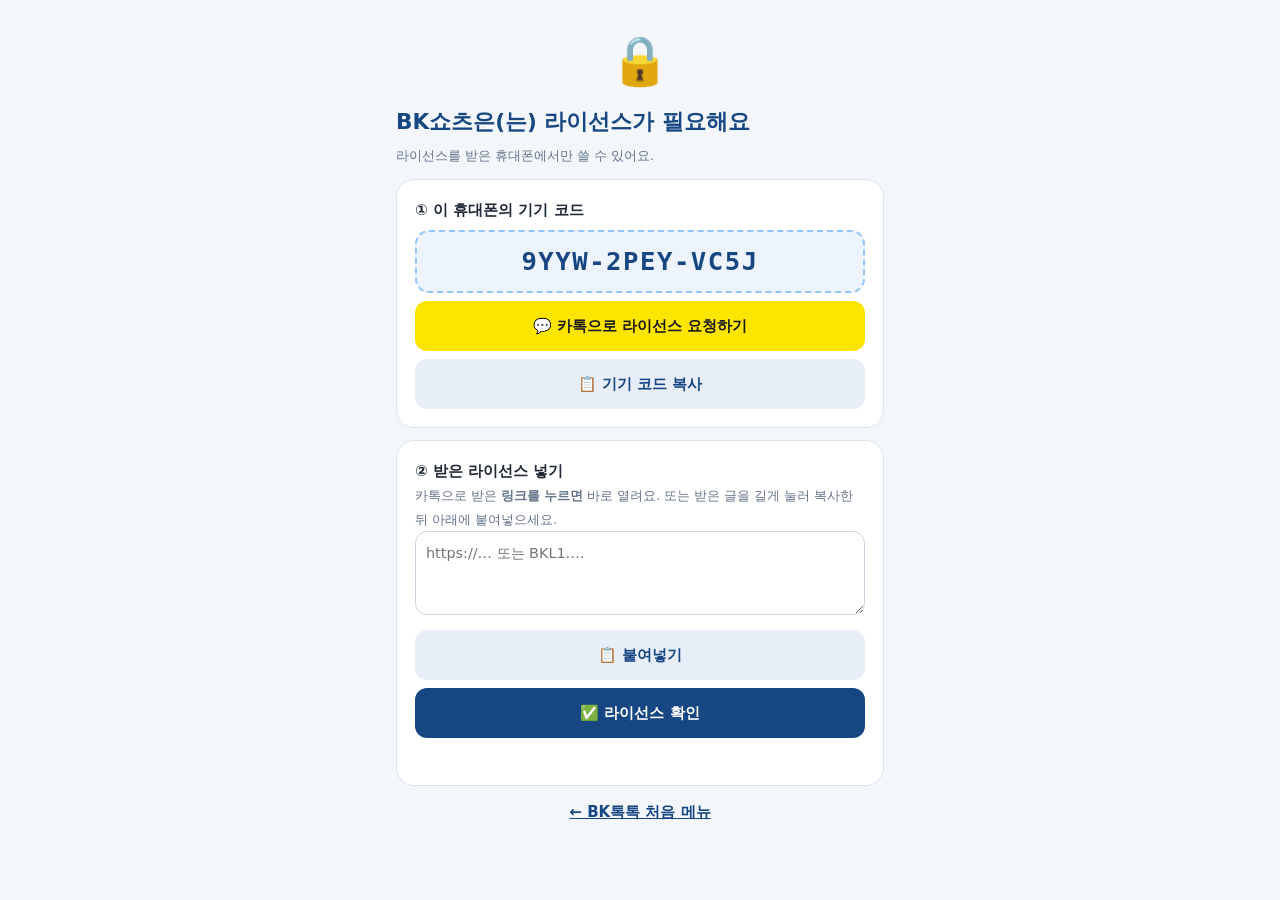
==== edit.html @ 43ad0860 "Add files via upload" ====
<!doctype html>
<html lang="ko">
<head>
<meta charset="utf-8">
<meta name="viewport" content="width=device-width, initial-scale=1, viewport-fit=cover">
<meta name="theme-color" content="#f6f3fc">
<title>BK쇼츠 영상 편집</title>
<link rel="manifest" href="manifest.webmanifest">
<link rel="icon" href="icon-192.png" type="image/png">
<link rel="apple-touch-icon" href="apple-touch-icon.png">
<link rel="preconnect" href="https://fonts.googleapis.com">
<link rel="preconnect" href="https://fonts.gstatic.com" crossorigin>
<link rel="stylesheet" href="https://fonts.googleapis.com/css2?family=Noto+Sans+KR:wght@400;500;700;800&display=swap">
<link rel="stylesheet" href="edit.css">
</head>
<body>
<script>window.BK_PROG="shorts";</script><script src="license.js"></script>
<div class="app">
  <header class="top">
    <div class="brand"><h1>🎬 영상 편집</h1><em class="adm">🛠 관리자 미리보기</em></div>
    <div class="top-act"><a class="bk-home" href="./">← BK쇼츠</a></div>
  </header>

  <!-- ── 시작 화면 ── -->
  <section id="start">
    <div class="resume" id="resume" hidden>
      <div><b>📂 이어서 하기</b><span id="resumeInfo"></span></div>
      <div class="two"><button type="button" id="resumeBtn" class="pri">▶ 이어서 하기</button><button type="button" id="resumeDel" class="sec">지우기</button></div>
    </div>
    <h2>① 무슨 영상을 만들까요?</h2>
    <div class="pgrid" id="pGrid"></div>
    <h2>② 화면 모양</h2>
    <div class="chips" id="rChips"></div>
    <h2>③ 사진 · 동영상 고르기</h2>
    <label class="bigpick"><input type="file" id="fStart" accept="image/*,video/*" multiple hidden><span>📷 사진 · 🎞 동영상 고르기</span><small>여러 개를 한꺼번에 골라요 · 나중에 더 넣을 수 있어요</small></label>
    <label class="bigpick" style="margin-top:10px;background:#fff;color:#6d28d9;border:2px solid #c4b5fd;box-shadow:none;padding:16px 12px"><input type="file" id="fStart2" multiple hidden><span style="font-size:1.1rem">📁 내 파일 · 다운로드에서 고르기</span><small style="color:#7c6aa8">다운받은 사진이 위 사진 고르기 화면에 안 보이면 여기서 골라요 (「다운로드」 폴더)</small></label>
    <ul class="howto">
      <li>✂️ <b>자르기 · 나누기 · 순서 · 속도</b> — 필요한 부분만 남겨요</li>
      <li>💬 <b>자막 13가지</b> (예능 · 말풍선 · 뉴스 띠 · 손글씨 · 추억 명조 …) · 😀 스티커 · 가격표 · 할인 배지</li>
      <li>✨ 효과 (줌인 · 흔들림 · 하트 · 꽃가루 · 옛날 필름) · 🔔 효과음 12가지 · 🎵 음악 · 🎤 내 목소리</li>
      <li>🤖 <b>AI가 장면을 보고</b> 어디를 몇 초 쓸지 · 자막 · 멘트를 정해 줘요</li>
      <li>🏪 가게 정보 → 엔딩에 주소 · 전화 · QR · 📝 블로그용 대표 이미지 · 자막 파일 · 글 요청서</li>
      <li>💾 세로 · 가로 · 정사각 MP4로 한 번에 만들기 — 사진 · 영상은 휴대폰 밖으로 나가지 않아요</li>
    </ul>
  </section>

  <!-- ── 편집 화면 ── -->
  <section id="editor" hidden>
    <div class="stage">
      <div class="screen" id="screen"><canvas id="cv" width="540" height="960"></canvas><div class="busy" id="busy" hidden><span class="spin"></span><span id="busyT"></span></div></div>
      <div class="transport">
        <button type="button" id="playBtn" class="round" aria-label="재생">▶</button>
        <input type="range" id="scrub" min="0" max="10" step="0.01" value="0" aria-label="재생 위치">
        <span id="tLbl" class="tnum">0:00 / 0:00</span>
      </div>
      <div class="qbar"><button type="button" id="undoBtn" title="되돌리기">↩️ 되돌리기</button><button type="button" id="redoBtn" title="다시 하기">↪️</button><span id="ratioLbl"></span></div>
    </div>
    <div class="tlw"><div class="tl" id="tl"></div></div>
    <main class="panel" id="panel"></main>
    <nav class="tabs" id="tabs" aria-label="편집 도구"></nav>
  </section>

  <p class="foot">BK쇼츠 영상 편집 v1 · <span id="edVer"></span><br>BK Agent · 비케이</p>
</div>
<div class="toast" id="toast" role="status" hidden></div>
<script src="mp4mux.js"></script>
<script src="engine.js"></script>
<script src="music.js"></script>
<script src="qr.js"></script>
<script src="ed-core.js"></script>
<script src="ed-render.js"></script>
<script src="ed-ui.js"></script>
<script>document.getElementById('edVer').textContent='2026.11.01';</script>
</body>
</html>
---- edit.css ----
/* BK쇼츠 영상 편집 — BK쇼츠와 같은 라벤더 색 */
:root{--bg:#f6f3fc;--sf:#fff;--rs:#f1ecfa;--ln:#e0d7f2;--tx:#2a2140;--mu:#6e6488;--ac:#8b5cf6;--ac2:#6d28d9;--dg:#e5484d;--tab:66px;color-scheme:light}
*{box-sizing:border-box}html,body{margin:0;background:var(--bg);color:var(--tx)}
body{font:15px/1.55 "Noto Sans KR","Apple SD Gothic Neo","Malgun Gothic",system-ui,sans-serif;-webkit-text-size-adjust:100%;-webkit-tap-highlight-color:transparent;word-break:keep-all;overflow-wrap:anywhere}
[hidden]{display:none!important}button,input,select,textarea{font:inherit;color:inherit}
.app{min-height:100dvh;padding:env(safe-area-inset-top) 0 calc(var(--tab) + env(safe-area-inset-bottom) + 30px)}
body:not(.editing) .app{padding-bottom:30px}
.top{display:flex;align-items:center;justify-content:space-between;gap:10px;padding:10px 16px 6px}
.brand{display:flex;align-items:center;gap:8px;min-width:0;flex-wrap:wrap}.brand h1{font-size:1.2rem;margin:0;white-space:nowrap}
.adm{font-style:normal;font-size:.72rem;background:#fef3c7;color:#92400e;border-radius:999px;padding:2px 8px;font-weight:800}
.top-act{display:flex;gap:6px;align-items:center}.bk-home{text-decoration:none;white-space:nowrap;padding:6px 12px;font-size:.84rem;border-radius:10px;border:1px solid var(--ln);background:#fff;color:var(--ac2);font-weight:700}
#start{padding:4px 16px 20px;max-width:760px;margin:auto}#start h2{font-size:1.08rem;margin:18px 0 8px;color:var(--ac2)}
.pgrid{display:grid;grid-template-columns:repeat(2,minmax(0,1fr));gap:8px}@media(min-width:560px){.pgrid{grid-template-columns:repeat(3,minmax(0,1fr))}}
.pcard{display:grid;grid-template-columns:auto 1fr;grid-template-areas:"i b" "i s";gap:0 8px;align-items:center;text-align:left;background:#fff;border:2px solid var(--ln);border-radius:14px;padding:10px;min-width:0;cursor:pointer}
.pcard .pi{grid-area:i;font-size:1.8rem}.pcard b{grid-area:b;font-size:.95rem}.pcard small{grid-area:s;color:var(--mu);font-size:.74rem;line-height:1.3}
.pcard[aria-pressed=true]{border-color:var(--ac);background:#f3edff;box-shadow:inset 0 0 0 1px var(--ac)}
.chips{display:flex;flex-wrap:wrap;gap:6px}.chips .lbl{align-self:center;font-size:.85rem;color:var(--mu);margin-right:2px}
.chips button,.chips label{border:1.5px solid var(--ln);background:#fff;border-radius:999px;padding:7px 12px;font-size:.88rem;cursor:pointer;line-height:1.3}
.chips button[aria-pressed=true]{border-color:var(--ac);color:#4c2a9e;background:rgba(139,92,246,.14);font-weight:800}
.chips em{font-style:normal;font-size:.72rem;background:#dcfce7;color:#166534;border-radius:6px;padding:0 5px;margin-left:3px}
.bigpick{display:flex;flex-direction:column;align-items:center;gap:4px;background:linear-gradient(135deg,#8b5cf6,#ec4899);color:#fff;border-radius:18px;padding:22px 12px;cursor:pointer;box-shadow:0 10px 24px -10px #8b5cf6aa}
.bigpick span{font-size:1.25rem;font-weight:800}.bigpick small{color:#fde7ff;font-size:.82rem}
.howto{margin:16px 0 0;padding:12px 14px 12px 30px;background:#fff;border:1px solid var(--ln);border-radius:14px;font-size:.88rem;line-height:1.7;color:#3b3355}
.resume{background:#fff;border:2px solid var(--ac);border-radius:16px;padding:12px;margin:6px 0 4px;display:grid;gap:8px}.resume span{display:block;color:var(--mu);font-size:.88rem}
.two{display:grid;grid-template-columns:1fr 1fr;gap:8px}.btns2{display:grid;grid-template-columns:1fr 1fr;gap:8px;margin-top:8px}.btns4{display:grid;grid-template-columns:repeat(4,1fr);gap:6px;margin:8px 0}
button.pri,button.sec,button.dg,.btnf,button.gpt,button.gem,.btns2 button,.btns4 button,.nudge button{display:block;width:100%;border:0;border-radius:12px;padding:11px 8px;font-weight:800;cursor:pointer;text-align:center;font-size:.92rem}
button.pri{background:var(--ac);color:#fff}button.pri.big{padding:15px;font-size:1.05rem;margin-top:10px}button.pri:disabled{opacity:.6}
button.sec,.btnf,.btns2 button,.btns4 button,.nudge button{background:#efe9fb;color:#4c2a9e;margin-top:6px}.btns2 button,.btns4 button{margin-top:0}
button.dg{background:#fee2e2;color:#b91c1c;margin-top:6px}.btns4 button.dg{margin-top:0}
.btnf.on{box-shadow:inset 0 0 0 2px var(--ac)}button.gpt{background:#10a37f;color:#fff}button.gem{background:#1a73e8;color:#fff}
/* 미리보기 */
.stage{position:sticky;top:env(safe-area-inset-top);z-index:20;background:var(--bg);padding:2px 12px 6px;display:grid;justify-items:center;gap:6px;box-shadow:0 10px 14px -12px rgba(80,50,140,.35)}
.screen{position:relative;height:clamp(200px,36dvh,520px);max-width:100%;aspect-ratio:9/16;border-radius:14px;overflow:hidden;background:#000;box-shadow:0 0 0 1px var(--ln)}
.screen[data-r="16:9"]{height:auto;width:100%;max-width:760px}.screen[data-r="1:1"]{height:clamp(200px,34dvh,480px)}
.screen canvas{display:block;width:100%;height:100%;touch-action:none}
.busy{position:absolute;inset:0;display:grid;place-content:center;justify-items:center;gap:8px;background:rgba(255,255,255,.88);font-weight:800;color:var(--tx);text-align:center;padding:12px}
.spin{width:24px;height:24px;border-radius:50%;border:3px solid var(--ln);border-top-color:var(--ac);animation:sp 1s linear infinite}@keyframes sp{to{transform:rotate(360deg)}}
.transport{display:flex;align-items:center;gap:10px;width:min(100%,560px)}.transport input{flex:1;min-width:0}.tnum{font-variant-numeric:tabular-nums;font-size:.85rem;color:var(--mu);white-space:nowrap}
.round{width:46px;height:46px;border-radius:50%;border:0;background:var(--ac);color:#fff;font-size:1.2rem;flex:none;cursor:pointer}
.qbar{display:flex;gap:6px;align-items:center;width:min(100%,560px)}.qbar button{border:1px solid var(--ln);background:#fff;border-radius:10px;padding:5px 10px;font-size:.84rem;cursor:pointer}.qbar button:disabled{opacity:.4}
#ratioLbl{margin-left:auto;font-size:.8rem;color:var(--mu);font-weight:700}
input[type=range]{-webkit-appearance:none;appearance:none;height:30px;background:transparent;width:100%;min-width:0}
input[type=range]::-webkit-slider-runnable-track{height:5px;border-radius:3px;background:var(--ln)}input[type=range]::-webkit-slider-thumb{-webkit-appearance:none;width:22px;height:22px;margin-top:-9px;border-radius:50%;background:var(--ac);border:3px solid #fff;box-shadow:0 1px 4px #0003}
input[type=range]::-moz-range-track{height:5px;border-radius:3px;background:var(--ln)}input[type=range]::-moz-range-thumb{width:18px;height:18px;border-radius:50%;background:var(--ac);border:3px solid #fff}
/* 타임라인 */
.tlw{padding:8px 0 2px;background:#ede7f8;border-bottom:1px solid var(--ln)}
.tl{position:relative;display:flex;gap:5px;overflow-x:auto;padding:4px 12px 8px;scroll-snap-type:x proximity;-webkit-overflow-scrolling:touch}
.tli{position:relative;flex:none;height:76px;border-radius:10px;border:2px solid #cfc3ea;background:#2a2140;color:#fff;overflow:hidden;padding:0;cursor:pointer;scroll-snap-align:center;text-align:left}
.tli.card{background:linear-gradient(135deg,#6d28d9,#db2777)}.tli.sel{border-color:#facc15;box-shadow:0 0 0 2px #facc15}
.tli .th{position:absolute;inset:0}.tli .th canvas{width:100%;height:100%;object-fit:cover;opacity:.85}
.tli .tn,.tli .tk,.tli .td,.tli .tb{position:absolute;font-size:.7rem;font-weight:800;text-shadow:0 1px 2px #000;line-height:1.2}
.tli .tn{left:5px;top:3px;background:rgba(0,0,0,.45);border-radius:6px;padding:0 5px}.tli .tk{right:5px;top:3px}.tli .td{left:5px;bottom:3px}.tli .tb{right:4px;bottom:3px;font-size:.66rem}
.tli.addi{display:flex;align-items:center;justify-content:center;width:64px;background:#fff;color:var(--ac2);border-style:dashed;font-weight:800;font-size:1.3rem}.tli.addi span{display:flex;flex-direction:column;align-items:center}.tli.addi small{font-size:.66rem}
#ph{position:absolute;top:0;bottom:4px;width:3px;margin-left:-1px;background:#ef4444;border-radius:2px;pointer-events:none;box-shadow:0 0 0 1px #fff}
/* 패널 */
.panel{padding:8px 14px 14px;max-width:760px;margin:auto}
.ph{display:flex;align-items:baseline;gap:8px;margin:2px 0 4px}.ph b{font-size:1.05rem;color:var(--ac2)}.ph span{color:var(--mu);font-size:.85rem}
.grp{background:#fff;border:1px solid var(--ln);border-radius:16px;padding:12px;margin-top:10px}.grp h3{margin:0 0 8px;font-size:1rem}.grp h3 small{color:var(--mu);font-weight:500;font-size:.78rem}.grp h4{margin:12px 0 6px;font-size:.88rem;color:var(--mu)}
.grp.selbox{border:2px solid #facc15;background:#fffbeb}
.hint{margin:6px 0 0;color:var(--mu);font-size:.82rem;line-height:1.5}.empty{color:var(--mu);text-align:center;padding:18px 8px;margin:0}
.rg{display:grid;grid-template-columns:auto 1fr auto;align-items:center;gap:8px;margin:2px 0}.rg span{font-size:.86rem;white-space:nowrap}.rg output{font-size:.82rem;color:var(--mu);min-width:3.4em;text-align:right;font-variant-numeric:tabular-nums}
.nudge{display:grid;grid-template-columns:repeat(4,1fr);gap:5px}.nudge button{padding:6px 2px;font-size:.78rem;margin:0}
textarea,input[type=text]{width:100%;border:1.5px solid var(--ln);border-radius:12px;padding:10px 12px;background:#fff;font-size:.95rem;resize:vertical}textarea:focus,input:focus{outline:2px solid var(--ac);border-color:var(--ac)}
input[type=color]{width:64px;height:38px;border:1px solid var(--ln);border-radius:10px;background:#fff;padding:2px}
.fl{display:grid;gap:4px;margin:8px 0;font-size:.85rem;color:var(--mu)}
.colors{display:flex;flex-wrap:wrap;gap:6px;margin:4px 0}.colors button{width:38px;height:38px;border-radius:50%;border:2px solid var(--ln);background:#fff;font-size:.7rem;cursor:pointer}.colors button[aria-pressed=true]{outline:3px solid var(--ac);outline-offset:2px}
.emo{display:grid;grid-template-columns:repeat(8,1fr);gap:4px}.emo button{font-size:1.6rem;border:0;background:#f8f5ff;border-radius:10px;padding:6px 0;cursor:pointer}
details.sub{margin-top:10px;border-top:1px dashed var(--ln);padding-top:8px}details.sub summary{cursor:pointer;font-weight:800;color:var(--ac2);font-size:.9rem;margin-bottom:6px}
.pre{white-space:pre-wrap;word-break:break-all;background:#f8fafc;border:1px solid #e2e8f0;border-radius:10px;padding:10px;font-size:.78rem;max-height:240px;overflow:auto;font-style:normal;color:#334155}
.sheets{display:flex;gap:6px;overflow-x:auto;margin-top:8px}.sheets img{height:120px;border-radius:8px;border:1px solid var(--ln)}
.lst{margin:8px 0 0;padding:0;list-style:none}.lst li{display:flex;align-items:center;gap:6px;padding:5px 0;border-bottom:1px solid #f1ecfa;font-size:.88rem}.lst li button{margin-left:auto;border:1px solid var(--ln);background:#fff;border-radius:8px;padding:2px 8px}.lst li button+button{margin-left:0}
.res{margin:12px 0 0;padding:0;list-style:none}.res li{border:1px solid var(--ln);border-radius:12px;padding:10px;margin-top:8px;background:#faf8ff}.res li b{display:block;font-size:.88rem;word-break:break-all}
.bar{height:10px;border-radius:99px;background:var(--rs);overflow:hidden;margin-top:10px}.bar i{display:block;height:100%;width:0;background:linear-gradient(90deg,#8b5cf6,#ec4899);transition:width .2s}
.logo{display:flex;align-items:center;gap:10px;margin:8px 0}.logo img{width:64px;height:64px;object-fit:contain;border:1px solid var(--ln);border-radius:10px;background:#fff}.logo .btnf,.logo .sec{width:auto;padding:9px 12px;margin:0}
/* 아래 탭 */
.tabs{position:fixed;left:0;right:0;bottom:0;z-index:40;display:flex;overflow-x:auto;background:#fff;border-top:1px solid var(--ln);padding:4px 4px calc(4px + env(safe-area-inset-bottom));box-shadow:0 -6px 16px -10px rgba(80,50,140,.4)}
.tabs button{flex:1 0 auto;min-width:58px;border:0;background:none;display:flex;flex-direction:column;align-items:center;gap:0;font-size:.72rem;font-weight:700;color:var(--mu);padding:5px 4px;border-radius:12px;cursor:pointer}
.tabs button span{font-size:1.25rem;line-height:1.2}.tabs button[aria-pressed=true]{color:var(--ac2);background:#f1ecfa}
.toast{position:fixed;left:50%;bottom:calc(var(--tab) + 18px + env(safe-area-inset-bottom));transform:translateX(-50%);z-index:60;background:#2a2140;color:#fff;padding:10px 16px;border-radius:14px;font-size:.9rem;font-weight:700;max-width:calc(100% - 32px);text-align:center;box-shadow:0 8px 22px #0004}
.foot{text-align:center;color:var(--mu);font-size:.78rem;margin:18px 0 0}
@media(min-width:980px){
 #editor{display:grid;grid-template-columns:minmax(0,1fr) 440px;grid-template-areas:"s p" "t p";align-items:start}
 #editor .stage{grid-area:s;position:sticky;top:0}#editor .tlw{grid-area:t}#editor .panel{grid-area:p;max-height:calc(100dvh - 90px);overflow:auto}
 .screen{height:clamp(300px,58dvh,720px)}.screen[data-r="16:9"]{width:min(100%,900px)}
}
.top-act .button.ghost{white-space:nowrap;padding:6px 12px;font-size:.84rem;border-radius:10px;border:1px solid var(--ln);background:#fff;color:var(--ac2);font-weight:700;cursor:pointer;line-height:1.3}
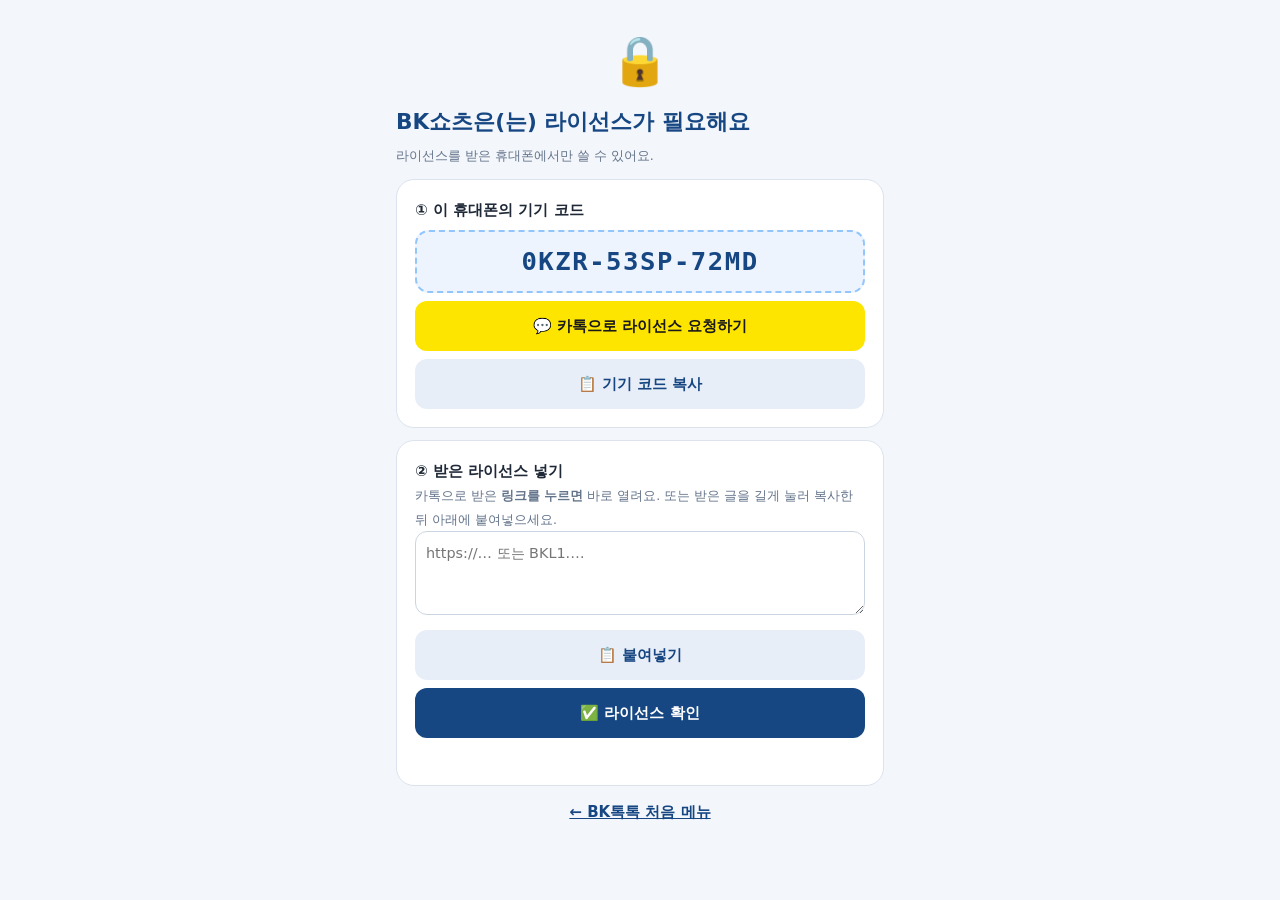
==== commit c41d9343: "Add files via upload" ====
--- a/edit.html
+++ b/edit.html
@@ -33,7 +33,7 @@
     <div class="chips" id="rChips"></div>
     <h2>③ 사진 · 동영상 고르기</h2>
     <label class="bigpick"><input type="file" id="fStart" accept="image/*,video/*" multiple hidden><span>📷 사진 · 🎞 동영상 고르기</span><small>여러 개를 한꺼번에 골라요 · 나중에 더 넣을 수 있어요</small></label>
-    <label class="bigpick" style="margin-top:10px;background:#fff;color:#6d28d9;border:2px solid #c4b5fd;box-shadow:none;padding:16px 12px"><input type="file" id="fStart2" multiple hidden><span style="font-size:1.1rem">📁 내 파일 · 다운로드에서 고르기</span><small style="color:#7c6aa8">다운받은 사진이 위 사진 고르기 화면에 안 보이면 여기서 골라요 (「다운로드」 폴더)</small></label>
+    <label class="bigpick" style="margin-top:10px;background:#fff;color:#6d28d9;border:2px solid #c4b5fd;box-shadow:none;padding:16px 12px"><input type="file" id="fStart2" multiple hidden><span style="font-size:1.1rem">📁 내 파일 · 다운로드에서 고르기</span><small style="color:#7c6aa8">다운받은 사진은 여기서 · 「파일」 → 첫 사진을 <b>꾹(길게)</b> 누르면 여러 장 선택 → 오른쪽 위 「선택」</small></label>
     <ul class="howto">
       <li>✂️ <b>자르기 · 나누기 · 순서 · 속도</b> — 필요한 부분만 남겨요</li>
       <li>💬 <b>자막 13가지</b> (예능 · 말풍선 · 뉴스 띠 · 손글씨 · 추억 명조 …) · 😀 스티커 · 가격표 · 할인 배지</li>
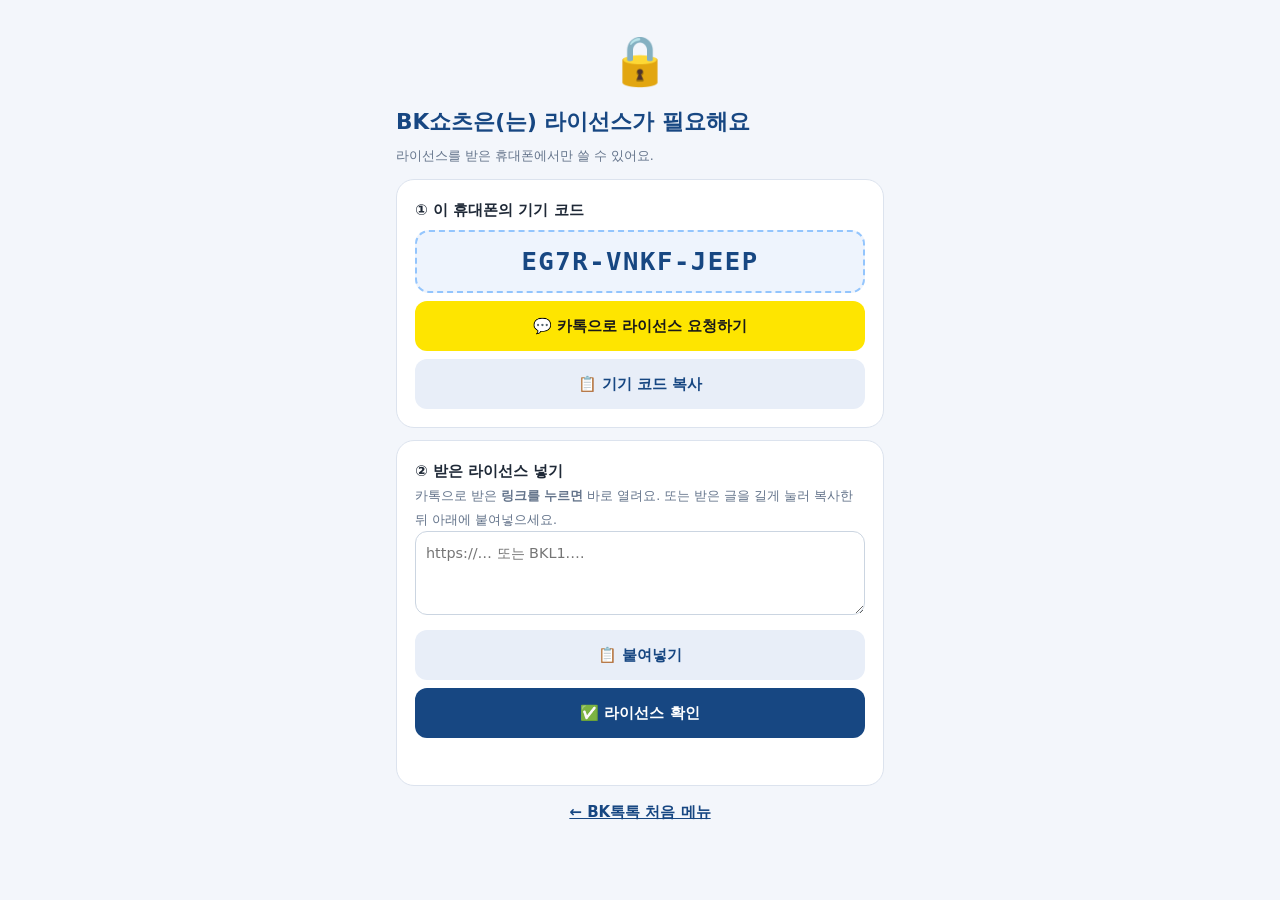
==== commit a25549be: "Add files via upload" ====
--- a/edit.html
+++ b/edit.html
@@ -53,6 +53,7 @@
         <input type="range" id="scrub" min="0" max="10" step="0.01" value="0" aria-label="재생 위치">
         <span id="tLbl" class="tnum">0:00 / 0:00</span>
       </div>
+      <div class="fine" id="fine"><button type="button" data-d="-1">◀◀ 1초</button><button type="button" data-d="-0.1">◀ 0.1초</button><button type="button" data-d="0.1">0.1초 ▶</button><button type="button" data-d="1">1초 ▶▶</button></div>
       <div class="qbar"><button type="button" id="undoBtn" title="되돌리기">↩️ 되돌리기</button><button type="button" id="redoBtn" title="다시 하기">↪️</button><span id="ratioLbl"></span></div>
     </div>
     <div class="tlw"><div class="tl" id="tl"></div></div>
@@ -70,6 +71,6 @@
 <script src="ed-core.js"></script>
 <script src="ed-render.js"></script>
 <script src="ed-ui.js"></script>
-<script>document.getElementById('edVer').textContent='2026.11.01';</script>
+<script>document.getElementById('edVer').textContent='2026.11.02';</script>
 </body>
 </html>
--- a/edit.css
+++ b/edit.css
@@ -51,7 +51,26 @@
 .tli .tn,.tli .tk,.tli .td,.tli .tb{position:absolute;font-size:.7rem;font-weight:800;text-shadow:0 1px 2px #000;line-height:1.2}
 .tli .tn{left:5px;top:3px;background:rgba(0,0,0,.45);border-radius:6px;padding:0 5px}.tli .tk{right:5px;top:3px}.tli .td{left:5px;bottom:3px}.tli .tb{right:4px;bottom:3px;font-size:.66rem}
 .tli.addi{display:flex;align-items:center;justify-content:center;width:64px;background:#fff;color:var(--ac2);border-style:dashed;font-weight:800;font-size:1.3rem}.tli.addi span{display:flex;flex-direction:column;align-items:center}.tli.addi small{font-size:.66rem}
-#ph{position:absolute;top:0;bottom:4px;width:3px;margin-left:-1px;background:#ef4444;border-radius:2px;pointer-events:none;box-shadow:0 0 0 1px #fff}
+#ph{position:absolute;top:0;bottom:0;width:3px;margin-left:-1px;background:#ef4444;border-radius:2px;box-shadow:0 0 0 1px #fff;touch-action:none;cursor:ew-resize;z-index:3}
+#ph::before{content:"";position:absolute;left:-14px;right:-14px;top:0;bottom:0}
+#ph b{position:absolute;left:50%;bottom:0;width:28px;height:28px;margin-left:-14px;border-radius:50%;background:#ef4444;border:3px solid #fff;box-shadow:0 2px 6px rgba(0,0,0,.35)}
+#ph.drag b{transform:scale(1.2);background:#dc2626}
+.tl{padding-bottom:32px!important}
+.tli{-webkit-touch-callout:none;-webkit-user-select:none;user-select:none}
+.tlghost{position:fixed;z-index:9999;pointer-events:none;opacity:.92;transform:scale(1.1);box-shadow:0 10px 24px rgba(0,0,0,.45);border-color:#22c55e!important}
+#dropi{position:absolute;top:2px;width:5px;height:80px;background:#22c55e;border-radius:3px;pointer-events:none;box-shadow:0 0 0 2px #fff;z-index:4}
+.ggrid{display:grid;grid-template-columns:repeat(4,1fr);gap:6px;margin-top:8px}
+.gbtn{position:relative;aspect-ratio:1;border:2px solid var(--ln);border-radius:10px;overflow:hidden;padding:0;background:#2a2140;cursor:pointer}
+.gbtn span,.lth{display:block}.gbtn span{position:absolute;inset:0}.gbtn canvas,.lth canvas{width:100%;height:100%;display:block}
+.gbtn.on{border-color:#7c3aed;box-shadow:0 0 0 3px #7c3aed}
+.gbtn em{position:absolute;top:3px;left:3px;min-width:24px;height:24px;border-radius:12px;background:#7c3aed;color:#fff;font:900 .8rem/24px sans-serif;font-style:normal;text-align:center;padding:0 5px}
+.gbtn i{position:absolute;top:3px;right:3px;font-style:normal;font-size:.68rem;font-weight:800;background:rgba(0,0,0,.6);color:#fde68a;border-radius:6px;padding:0 4px}
+.gbtn small{position:absolute;left:3px;bottom:2px;font-size:.66rem;font-weight:800;color:#fff;text-shadow:0 1px 2px #000}
+.lrow{border:1px solid var(--ln);border-radius:12px;padding:8px 10px;margin-top:6px;background:#fff}.lrow.open{border:2px solid #7c3aed;background:#faf7ff}
+.lrh{font-size:.92rem;line-height:1.4}.lrh b{color:#7c3aed;margin-right:6px;font-size:.8rem}
+.lph{display:flex;gap:4px;align-items:center;margin-top:6px;flex-wrap:wrap}.lth{width:44px;height:44px;border-radius:8px;overflow:hidden;background:#ddd}
+.lph .lauto{font-size:.75rem;color:var(--mu);background:#f1f5f9;border-radius:6px;padding:2px 6px}
+.lph button.sec{margin:0 0 0 auto!important;width:auto!important;padding:8px 12px!important}
 /* 패널 */
 .panel{padding:8px 14px 14px;max-width:760px;margin:auto}
 .ph{display:flex;align-items:baseline;gap:8px;margin:2px 0 4px}.ph b{font-size:1.05rem;color:var(--ac2)}.ph span{color:var(--mu);font-size:.85rem}
@@ -84,3 +103,14 @@
  .screen{height:clamp(300px,58dvh,720px)}.screen[data-r="16:9"]{width:min(100%,900px)}
 }
 .top-act .button.ghost{white-space:nowrap;padding:6px 12px;font-size:.84rem;border-radius:10px;border:1px solid var(--ln);background:#fff;color:var(--ac2);font-weight:700;cursor:pointer;line-height:1.3}
+
+/* v33 — 재생바 동그라미 크게 (손가락으로 잡기 쉽게) · 0.1초 미세 이동 · ⬜ 빈 장면 */
+#scrub{height:48px}
+#scrub::-webkit-slider-runnable-track{height:8px;border-radius:4px}
+#scrub::-webkit-slider-thumb{width:38px;height:38px;margin-top:-15px;border-width:4px;box-shadow:0 2px 8px #0004}
+#scrub:active::-webkit-slider-thumb{transform:scale(1.15)}
+#scrub::-moz-range-track{height:8px}#scrub::-moz-range-thumb{width:32px;height:32px;border-width:4px}
+.fine{display:flex;gap:6px;width:min(100%,560px)}.fine button{flex:1;border:1px solid var(--ln);background:#fff;border-radius:10px;padding:7px 2px;font-size:.84rem;font-weight:700;color:var(--ac2);cursor:pointer;touch-action:manipulation}
+#ph b{width:36px;height:36px;margin-left:-18px}
+.tli.blank{background:repeating-linear-gradient(45deg,#ede9fe 0 8px,#f5f3ff 8px 16px);border:2px dashed #8b5cf6;color:#5b21b6}
+.blkbox{background:#f5f3ff;border:2px dashed #8b5cf6;border-radius:14px;padding:10px 12px}
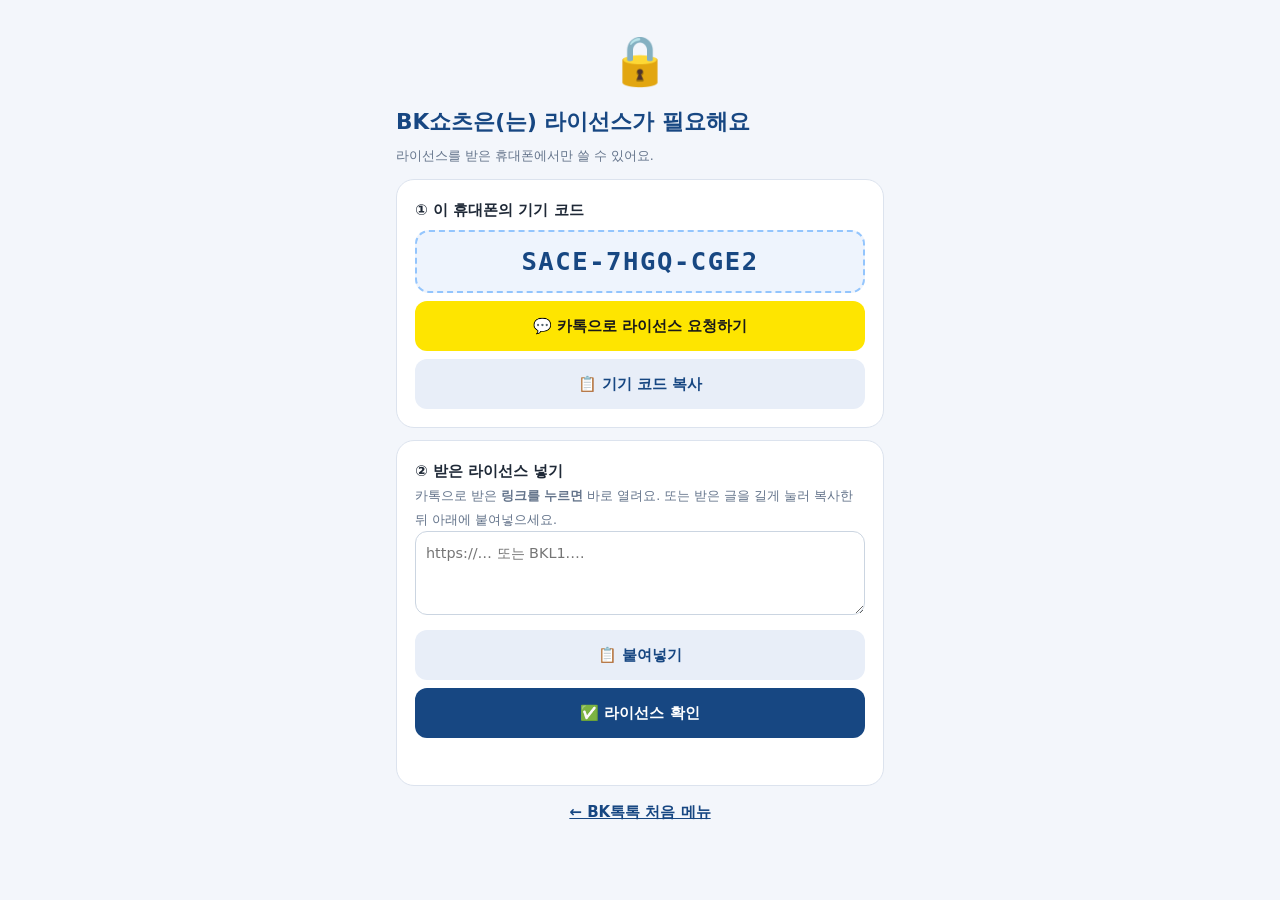
==== commit 0637f455: "Add files via upload" ====
--- a/edit.html
+++ b/edit.html
@@ -54,7 +54,8 @@
         <span id="tLbl" class="tnum">0:00 / 0:00</span>
       </div>
       <div class="fine" id="fine"><button type="button" data-d="-1">◀◀ 1초</button><button type="button" data-d="-0.1">◀ 0.1초</button><button type="button" data-d="0.1">0.1초 ▶</button><button type="button" data-d="1">1초 ▶▶</button></div>
-      <div class="qbar"><button type="button" id="undoBtn" title="되돌리기">↩️ 되돌리기</button><button type="button" id="redoBtn" title="다시 하기">↪️</button><span id="ratioLbl"></span></div>
+      <div class="cutbar" id="cutbar"></div>
+      <div class="qbar"><button type="button" id="undoBtn" title="되돌리기">↩️ 되돌리기</button><button type="button" id="redoBtn" title="다시 하기">↪️</button><span class="cbi" id="cutInfo"></span><span id="ratioLbl"></span></div>
     </div>
     <div class="tlw"><div class="tl" id="tl"></div></div>
     <main class="panel" id="panel"></main>
--- a/edit.css
+++ b/edit.css
@@ -114,3 +114,12 @@
 #ph b{width:36px;height:36px;margin-left:-18px}
 .tli.blank{background:repeating-linear-gradient(45deg,#ede9fe 0 8px,#f5f3ff 8px 16px);border:2px dashed #8b5cf6;color:#5b21b6}
 .blkbox{background:#f5f3ff;border:2px dashed #8b5cf6;border-radius:14px;padding:10px 12px}
+.cutbar{width:min(100%,560px);display:grid;grid-template-columns:1fr 1fr 1fr 1fr;gap:5px}
+.cutbar button{border:0;border-radius:10px;padding:6px 2px;min-height:44px;font-weight:800;font-size:.8rem;line-height:1.2;background:#efe9fb;color:#4c2a9e;cursor:pointer;touch-action:manipulation}
+.cutbar button.tapgo{background:linear-gradient(135deg,#8b5cf6,#6d28d9);color:#fff}
+.cutbar button.md{background:#fff;border:1.5px solid var(--ac);font-weight:700;font-size:.72rem;color:var(--mu)}.cutbar button.md b{display:block;font-size:.84rem;color:#4c2a9e}
+.cbi{margin-left:auto;font-size:.76rem;color:var(--mu);font-variant-numeric:tabular-nums;white-space:nowrap;overflow:hidden;text-overflow:ellipsis;min-width:0}
+.cutbar.tapping{grid-template-columns:52px 1fr 52px}.cutbar .sm{font-size:1.1rem;background:#fff;border:1.5px solid var(--ln)}.cutbar .sm small{display:block;font-size:.7rem}
+.cutbar .tapbig{min-height:58px;font-size:1.2rem;font-weight:900;background:linear-gradient(135deg,#8b5cf6,#6d28d9);color:#fff;user-select:none;-webkit-user-select:none}.cutbar .tapbig small{display:block;font-size:.76rem;font-weight:700;opacity:.9}.cutbar .tapbig:active{transform:scale(.98);filter:brightness(1.15)}
+.cuthelp summary{cursor:pointer;font-weight:800;color:var(--ac2);font-size:.9rem}.cuthelp ol{margin:8px 0 0;padding-left:20px;font-size:.86rem;line-height:1.6}.cuthelp li{margin:3px 0}
+.cbi+#ratioLbl{margin-left:6px}
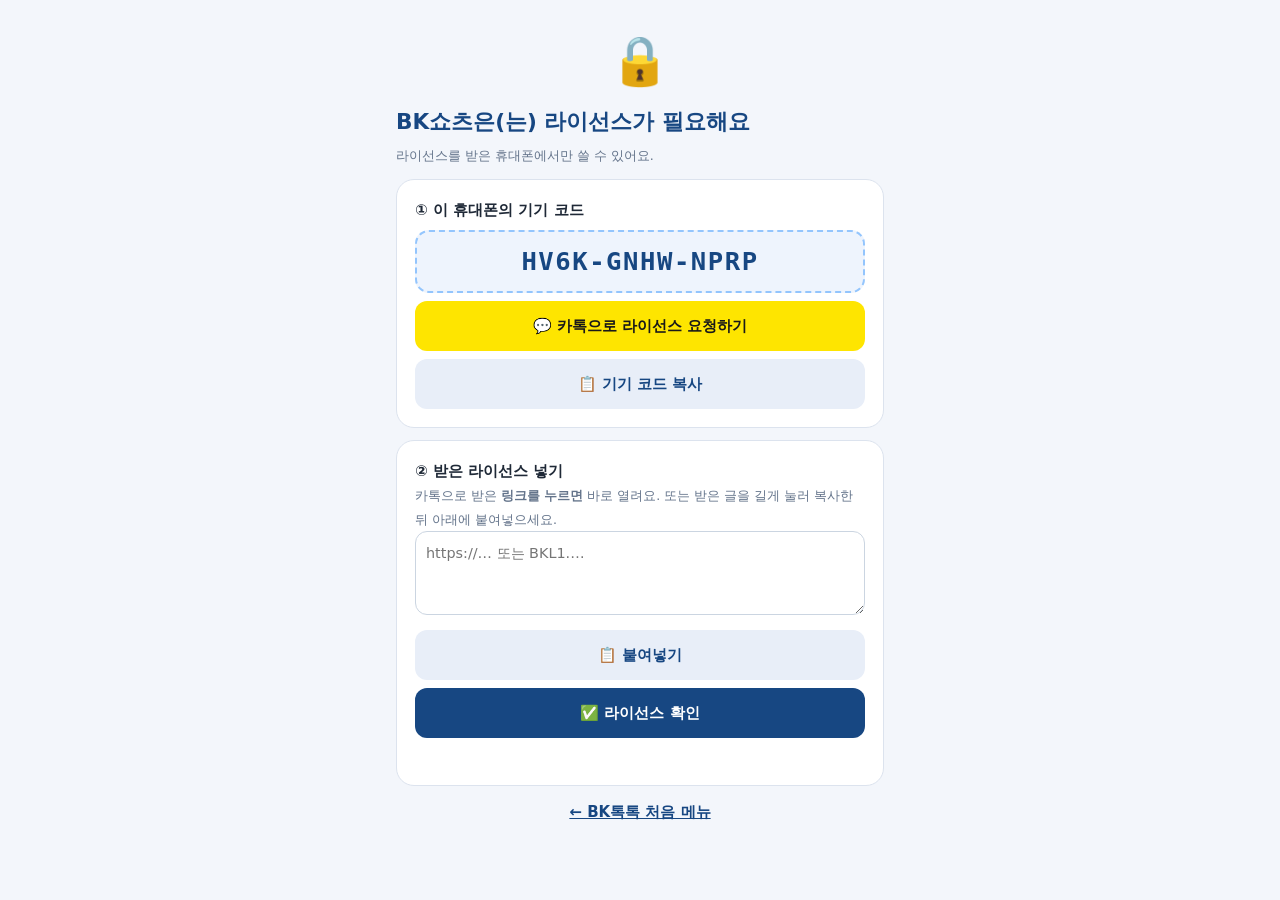
==== commit f37d8488: "Add files via upload" ====
--- a/edit.html
+++ b/edit.html
@@ -55,7 +55,8 @@
       </div>
       <div class="fine" id="fine"><button type="button" data-d="-1">◀◀ 1초</button><button type="button" data-d="-0.1">◀ 0.1초</button><button type="button" data-d="0.1">0.1초 ▶</button><button type="button" data-d="1">1초 ▶▶</button></div>
       <div class="cutbar" id="cutbar"></div>
-      <div class="qbar"><button type="button" id="undoBtn" title="되돌리기">↩️ 되돌리기</button><button type="button" id="redoBtn" title="다시 하기">↪️</button><span class="cbi" id="cutInfo"></span><span id="ratioLbl"></span></div>
+      <div class="pastebar" id="pastebar" hidden></div>
+      <div class="qbar"><button type="button" id="undoBtn" title="되돌리기">↩️ 되돌리기</button><button type="button" id="redoBtn" title="다시 하기">↪️</button><button type="button" id="pvBtn" aria-pressed="false">🔍 크게</button><span class="cbi" id="cutInfo"></span><span id="ratioLbl"></span></div>
     </div>
     <div class="tlw"><div class="tl" id="tl"></div></div>
     <main class="panel" id="panel"></main>
--- a/edit.css
+++ b/edit.css
@@ -123,3 +123,21 @@
 .cutbar .tapbig{min-height:58px;font-size:1.2rem;font-weight:900;background:linear-gradient(135deg,#8b5cf6,#6d28d9);color:#fff;user-select:none;-webkit-user-select:none}.cutbar .tapbig small{display:block;font-size:.76rem;font-weight:700;opacity:.9}.cutbar .tapbig:active{transform:scale(.98);filter:brightness(1.15)}
 .cuthelp summary{cursor:pointer;font-weight:800;color:var(--ac2);font-size:.9rem}.cuthelp ol{margin:8px 0 0;padding-left:20px;font-size:.86rem;line-height:1.6}.cuthelp li{margin:3px 0}
 .cbi+#ratioLbl{margin-left:6px}
+/* v35: 미리보기 작게(기본) · 🔍 크게 · 아래 편집칸 넓게 */
+@media(max-width:979px){.screen{height:clamp(150px,25dvh,520px)}.screen[data-r="1:1"]{height:clamp(150px,23dvh,480px)}body.pvbig .screen{height:clamp(200px,40dvh,560px)}body.pvbig .screen[data-r="1:1"]{height:clamp(200px,36dvh,480px)}.screen[data-r="16:9"]{height:auto}}
+.qbar{gap:5px}.qbar button{flex:none;white-space:nowrap;padding:5px 8px}#pvBtn[aria-pressed=true]{border-color:var(--ac);color:#4c2a9e;font-weight:800}
+.qbar .cbi{flex:1;text-align:right}@media(max-width:520px){#ratioLbl{display:none}}
+.tl{padding-left:48px!important;padding-right:48px!important;scroll-padding-inline:48px}
+.pastebar{width:min(100%,560px);display:flex;gap:6px;align-items:center;background:#fef3c7;border:1.5px solid #f59e0b;border-radius:12px;padding:5px}
+.pastebar .pth{flex:none;width:38px;height:38px;border-radius:8px;overflow:hidden;background:#2a2140}.pastebar .pth canvas{width:100%;height:100%;display:block}
+.pastebar .pgo{flex:1;border:0;border-radius:10px;background:#f59e0b;color:#fff;font-weight:900;font-size:.9rem;padding:7px 6px;cursor:pointer;line-height:1.2}.pastebar .pgo small{display:block;font-size:.74rem;font-weight:700}
+.pastebar .px{flex:none;width:38px;height:38px;border:0;border-radius:10px;background:#fff;color:#92400e;font-weight:900;cursor:pointer}
+.tray{background:#fffbeb;border-color:#fcd34d}.trs{display:flex;gap:6px;overflow-x:auto;padding:2px 2px 6px;-webkit-overflow-scrolling:touch}.trs .gbtn{flex:none;width:76px;-webkit-touch-callout:none;user-select:none;-webkit-user-select:none}.gbtn i.nu{color:#fff;background:rgba(124,58,237,.85)}
+.ggrid .gbtn{-webkit-touch-callout:none;user-select:none;-webkit-user-select:none}
+.edsheet{position:fixed;inset:0;z-index:200;display:flex;align-items:flex-end;justify-content:center}.edsheet .shbg{position:absolute;inset:0;background:rgba(20,10,40,.5)}
+.edsheet .shbox{position:relative;width:min(100%,560px);background:#fff;border-radius:20px 20px 0 0;padding:16px 16px calc(16px + env(safe-area-inset-bottom));box-shadow:0 -10px 30px rgba(0,0,0,.25);max-height:85dvh;overflow:auto}
+.edsheet .shbox>button{display:block;width:100%;border:0;border-radius:12px;padding:13px 8px;margin-top:8px;font-weight:800;font-size:.98rem;background:#efe9fb;color:#4c2a9e;cursor:pointer;line-height:1.3}.edsheet .shbox>button small{display:block;font-size:.76rem;font-weight:700;opacity:.9}
+.edsheet .shbox>button.pri{background:var(--ac);color:#fff}.edsheet .shbox>button.dg{background:#fee2e2;color:#b91c1c}.edsheet .shbox>button.cl{background:#fff;border:1.5px solid var(--ln);color:var(--mu)}
+.shh{display:flex;gap:10px;align-items:center;margin-bottom:4px}.shth{flex:none;width:52px;height:52px;border-radius:10px;overflow:hidden;background:#2a2140}.shth canvas{width:100%;height:100%;display:block}.shh b{display:block;font-size:1.02rem}.shh small{color:var(--mu);font-size:.8rem}
+.shnum{display:grid;grid-template-columns:56px 1fr 56px;gap:8px;margin:12px 0 4px}.shnum button{border:0;border-radius:12px;background:#efe9fb;color:#4c2a9e;font-size:1.6rem;font-weight:900;cursor:pointer}.shnum input{width:100%;text-align:center;font-size:1.8rem;font-weight:900;border:2px solid var(--ac);border-radius:12px;padding:6px;color:var(--ac2)}
+.shsay{text-align:center;font-size:1.05rem;margin:6px 0}.shsay b{color:#b45309}
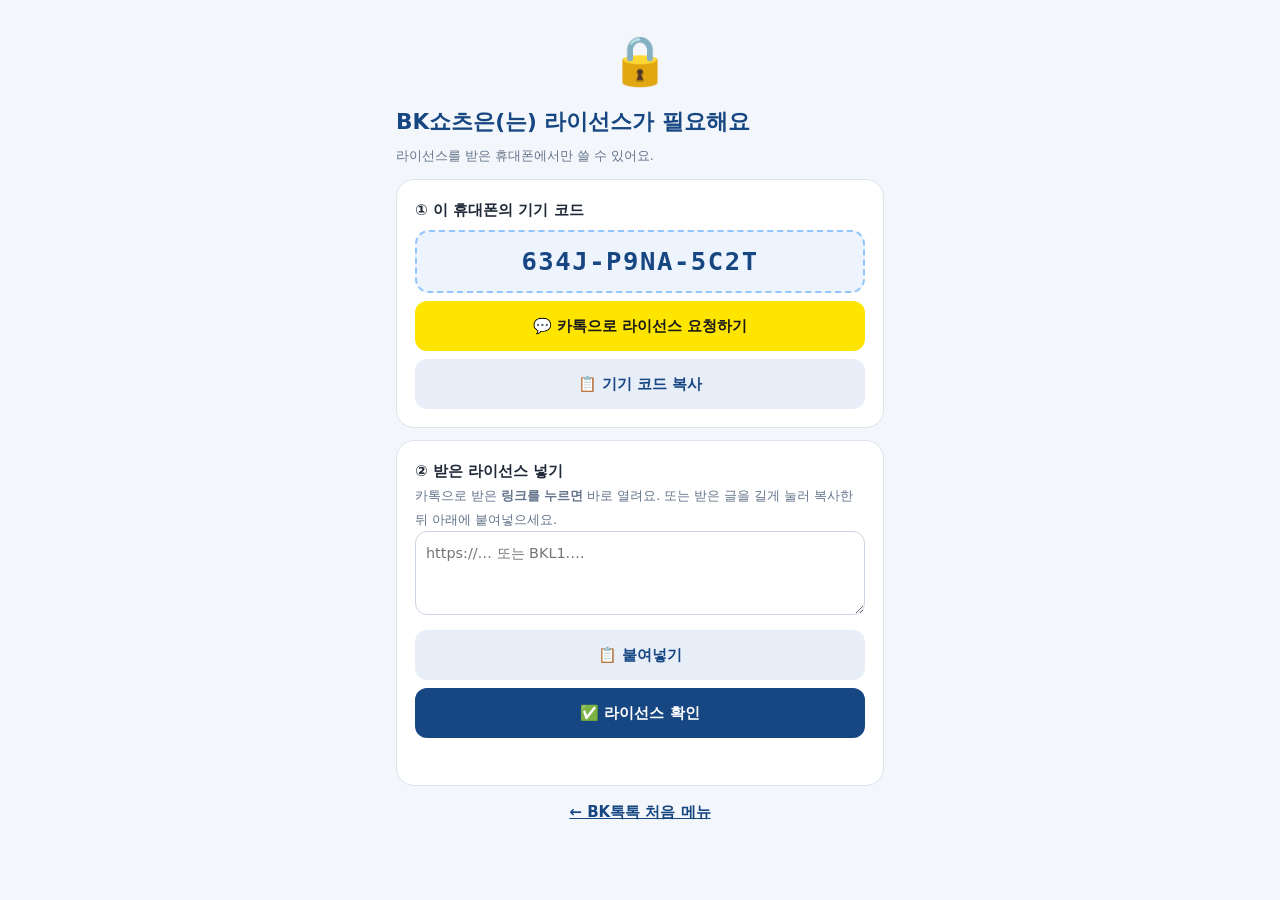
==== commit 20dc5a4e: "Add files via upload" ====
--- a/edit.html
+++ b/edit.html
@@ -47,6 +47,7 @@
   <!-- ── 편집 화면 ── -->
   <section id="editor" hidden>
     <div class="stage">
+      <div class="modes" id="modes" role="tablist" aria-label="편집 단계"></div>
       <div class="screen" id="screen"><canvas id="cv" width="540" height="960"></canvas><div class="busy" id="busy" hidden><span class="spin"></span><span id="busyT"></span></div></div>
       <div class="transport">
         <button type="button" id="playBtn" class="round" aria-label="재생">▶</button>
--- a/edit.css
+++ b/edit.css
@@ -141,3 +141,17 @@
 .shh{display:flex;gap:10px;align-items:center;margin-bottom:4px}.shth{flex:none;width:52px;height:52px;border-radius:10px;overflow:hidden;background:#2a2140}.shth canvas{width:100%;height:100%;display:block}.shh b{display:block;font-size:1.02rem}.shh small{color:var(--mu);font-size:.8rem}
 .shnum{display:grid;grid-template-columns:56px 1fr 56px;gap:8px;margin:12px 0 4px}.shnum button{border:0;border-radius:12px;background:#efe9fb;color:#4c2a9e;font-size:1.6rem;font-weight:900;cursor:pointer}.shnum input{width:100%;text-align:center;font-size:1.8rem;font-weight:900;border:2px solid var(--ac);border-radius:12px;padding:6px;color:var(--ac2)}
 .shsay{text-align:center;font-size:1.05rem;margin:6px 0}.shsay b{color:#b45309}
+/* v36: 큰 단계 3개 (① 영상 만들기 · ② 노래 맞추기 · ③ 마무리) */
+.modes{width:min(100%,560px);display:grid;grid-template-columns:repeat(3,1fr);gap:4px;background:#e4dbf6;border-radius:13px;padding:3px}
+.modes button{border:0;border-radius:10px;background:transparent;padding:7px 2px;font-weight:800;font-size:.84rem;color:#6e6488;cursor:pointer;line-height:1.2;white-space:nowrap;touch-action:manipulation}
+.modes button b{display:inline-block;margin-right:2px;color:inherit;opacity:.8}
+.modes button[aria-pressed=true]{background:#fff;color:var(--ac2);box-shadow:0 1px 5px rgba(80,50,140,.28)}
+body[data-mode=song] .modes button[aria-pressed=true]{background:#fff7ed;color:#c2410c}
+body[data-mode=fin] .modes button[aria-pressed=true]{background:#ecfdf5;color:#047857}
+@media(max-width:380px){.modes button{font-size:.76rem}}
+.tabs button{flex:1 1 0}
+ul.tips{margin:4px 0 8px;padding-left:18px;font-size:.88rem;line-height:1.6}ul.tips li{margin:2px 0}
+.lyrwarn{margin:6px 0;background:#fef3c7;border:1.5px solid #f59e0b;color:#92400e;border-radius:10px;padding:7px 10px;font-size:.86rem;font-weight:700}
+button.lnk{border:0;background:none;color:var(--ac2);font-weight:800;text-decoration:underline;padding:0;cursor:pointer;font-size:inherit}
+.trs .gbtn.flash{box-shadow:0 0 0 4px #f59e0b;animation:trfl .5s ease 0s 3 alternate}@keyframes trfl{from{transform:scale(1)}to{transform:scale(1.08)}}
+.edsheet .btnf{display:block;text-align:center}
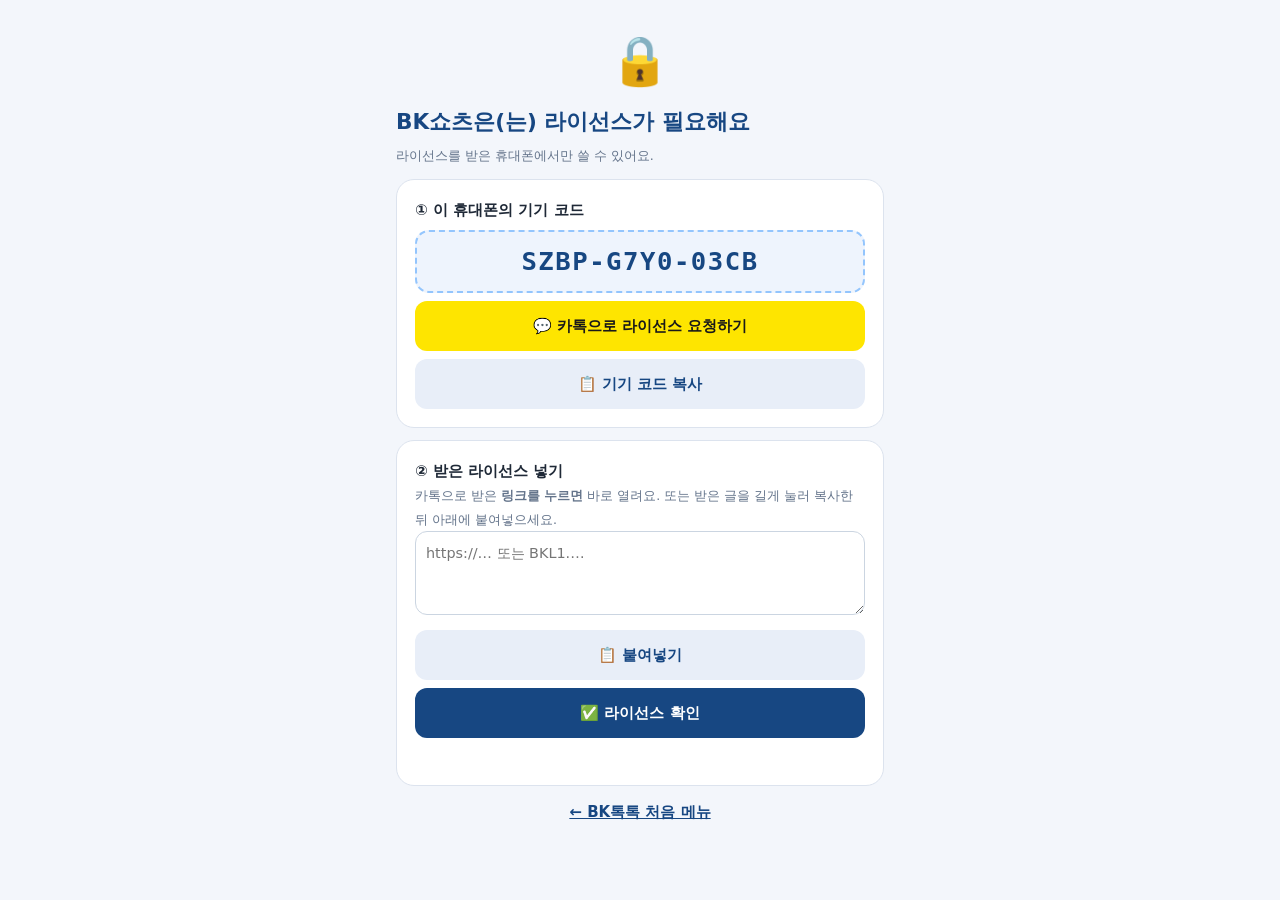
==== commit 3f5d248c: "Add files via upload" ====
--- a/edit.html
+++ b/edit.html
@@ -34,6 +34,7 @@
     <h2>③ 사진 · 동영상 고르기</h2>
     <label class="bigpick"><input type="file" id="fStart" accept="image/*,video/*" multiple hidden><span>📷 사진 · 🎞 동영상 고르기</span><small>여러 개를 한꺼번에 골라요 · 나중에 더 넣을 수 있어요</small></label>
     <label class="bigpick" style="margin-top:10px;background:#fff;color:#6d28d9;border:2px solid #c4b5fd;box-shadow:none;padding:16px 12px"><input type="file" id="fStart2" multiple hidden><span style="font-size:1.1rem">📁 내 파일 · 다운로드에서 고르기</span><small style="color:#7c6aa8">다운받은 사진은 여기서 · 「파일」 → 첫 사진을 <b>꾹(길게)</b> 누르면 여러 장 선택 → 오른쪽 위 「선택」</small></label>
+    <button type="button" class="bigpick" id="libStart" style="margin-top:10px;width:100%;background:#fffbeb;color:#92400e;border:2px solid #fcd34d;box-shadow:none;padding:16px 12px;cursor:pointer"><span style="font-size:1.1rem">📥 내 사진 보관함에서 고르기</span><small style="color:#a16207">BK쇼츠 사진 탭 · ✂️ 편집 탭에서 고른 사진이 담겨 있어요</small></button>
     <ul class="howto">
       <li>✂️ <b>자르기 · 나누기 · 순서 · 속도</b> — 필요한 부분만 남겨요</li>
       <li>💬 <b>자막 13가지</b> (예능 · 말풍선 · 뉴스 띠 · 손글씨 · 추억 명조 …) · 😀 스티커 · 가격표 · 할인 배지</li>
@@ -71,6 +72,7 @@
 <script src="engine.js"></script>
 <script src="music.js"></script>
 <script src="qr.js"></script>
+<script src="lib.js"></script>
 <script src="ed-core.js"></script>
 <script src="ed-render.js"></script>
 <script src="ed-ui.js"></script>
--- a/edit.css
+++ b/edit.css
@@ -142,16 +142,19 @@
 .shnum{display:grid;grid-template-columns:56px 1fr 56px;gap:8px;margin:12px 0 4px}.shnum button{border:0;border-radius:12px;background:#efe9fb;color:#4c2a9e;font-size:1.6rem;font-weight:900;cursor:pointer}.shnum input{width:100%;text-align:center;font-size:1.8rem;font-weight:900;border:2px solid var(--ac);border-radius:12px;padding:6px;color:var(--ac2)}
 .shsay{text-align:center;font-size:1.05rem;margin:6px 0}.shsay b{color:#b45309}
 /* v36: 큰 단계 3개 (① 영상 만들기 · ② 노래 맞추기 · ③ 마무리) */
-.modes{width:min(100%,560px);display:grid;grid-template-columns:repeat(3,1fr);gap:4px;background:#e4dbf6;border-radius:13px;padding:3px}
-.modes button{border:0;border-radius:10px;background:transparent;padding:7px 2px;font-weight:800;font-size:.84rem;color:#6e6488;cursor:pointer;line-height:1.2;white-space:nowrap;touch-action:manipulation}
+.modes{width:min(100%,560px);display:grid;grid-template-columns:repeat(4,1fr);gap:4px;background:#e4dbf6;border-radius:13px;padding:3px}
+.modes button{border:0;border-radius:10px;background:transparent;padding:7px 2px;font-weight:800;font-size:.9rem;color:#6e6488;cursor:pointer;line-height:1.2;white-space:nowrap;touch-action:manipulation}
 .modes button b{display:inline-block;margin-right:2px;color:inherit;opacity:.8}
 .modes button[aria-pressed=true]{background:#fff;color:var(--ac2);box-shadow:0 1px 5px rgba(80,50,140,.28)}
-body[data-mode=song] .modes button[aria-pressed=true]{background:#fff7ed;color:#c2410c}
+body[data-mode=cap] .modes button[aria-pressed=true]{background:#eff6ff;color:#1d4ed8}body[data-mode=song] .modes button[aria-pressed=true]{background:#fff7ed;color:#c2410c}
 body[data-mode=fin] .modes button[aria-pressed=true]{background:#ecfdf5;color:#047857}
-@media(max-width:380px){.modes button{font-size:.76rem}}
+@media(max-width:380px){.modes button{font-size:.8rem}}
 .tabs button{flex:1 1 0}
 ul.tips{margin:4px 0 8px;padding-left:18px;font-size:.88rem;line-height:1.6}ul.tips li{margin:2px 0}
 .lyrwarn{margin:6px 0;background:#fef3c7;border:1.5px solid #f59e0b;color:#92400e;border-radius:10px;padding:7px 10px;font-size:.86rem;font-weight:700}
 button.lnk{border:0;background:none;color:var(--ac2);font-weight:800;text-decoration:underline;padding:0;cursor:pointer;font-size:inherit}
 .trs .gbtn.flash{box-shadow:0 0 0 4px #f59e0b;animation:trfl .5s ease 0s 3 alternate}@keyframes trfl{from{transform:scale(1)}to{transform:scale(1.08)}}
 .edsheet .btnf{display:block;text-align:center}
+.gbtn img{position:absolute;inset:0;width:100%;height:100%;object-fit:cover;display:block}.gbtn .lno{position:absolute;inset:0;display:grid;place-items:center;font-size:1.6rem}
+.libg .gbtn.on{border-color:#f59e0b;box-shadow:0 0 0 3px #f59e0b}.libg .gbtn.on::after{content:"✓";position:absolute;top:3px;left:3px;width:24px;height:24px;border-radius:12px;background:#f59e0b;color:#fff;font:900 .9rem/24px sans-serif;text-align:center}
+.libg .gbtn small{right:3px;left:auto}
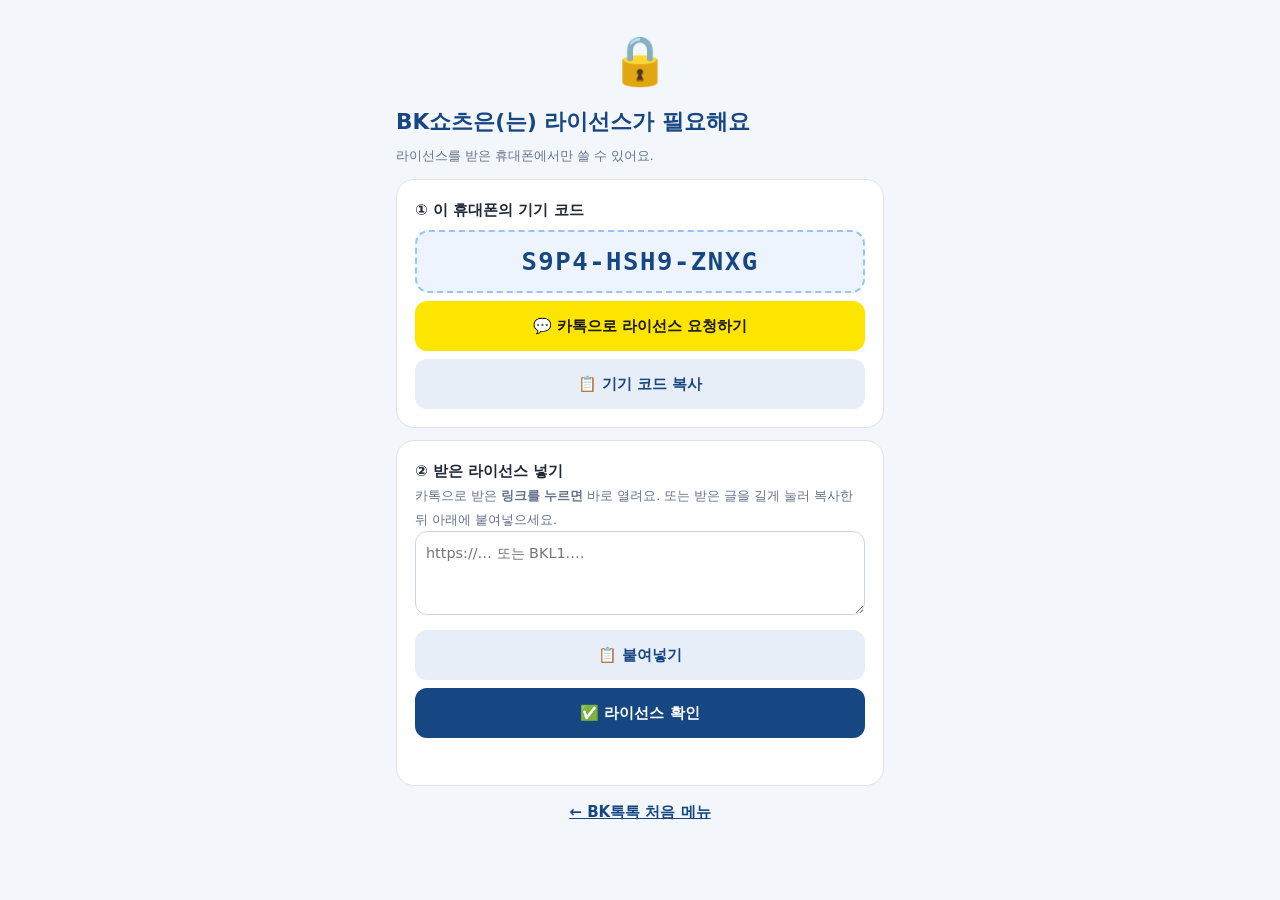
==== commit c780dad1: "Add files via upload" ====
--- a/edit.html
+++ b/edit.html
@@ -58,7 +58,7 @@
       <div class="fine" id="fine"><button type="button" data-d="-1">◀◀ 1초</button><button type="button" data-d="-0.1">◀ 0.1초</button><button type="button" data-d="0.1">0.1초 ▶</button><button type="button" data-d="1">1초 ▶▶</button></div>
       <div class="cutbar" id="cutbar"></div>
       <div class="pastebar" id="pastebar" hidden></div>
-      <div class="qbar"><button type="button" id="undoBtn" title="되돌리기">↩️ 되돌리기</button><button type="button" id="redoBtn" title="다시 하기">↪️</button><button type="button" id="pvBtn" aria-pressed="false">🔍 크게</button><span class="cbi" id="cutInfo"></span><span id="ratioLbl"></span></div>
+      <div class="qbar"><button type="button" id="undoBtn" title="되돌리기">↩️ 되돌리기</button><button type="button" id="redoBtn" title="다시 하기">↪️</button><button type="button" id="pvBtn" aria-pressed="false">🔍 크게</button><button type="button" id="lockBtn" aria-pressed="false" title="사진 · 음악 맞춤 잠금">🔓 잠금</button><span class="cbi" id="cutInfo"></span><span id="ratioLbl"></span></div>
     </div>
     <div class="tlw"><div class="tl" id="tl"></div></div>
     <main class="panel" id="panel"></main>
--- a/edit.css
+++ b/edit.css
@@ -158,3 +158,18 @@
 .gbtn img{position:absolute;inset:0;width:100%;height:100%;object-fit:cover;display:block}.gbtn .lno{position:absolute;inset:0;display:grid;place-items:center;font-size:1.6rem}
 .libg .gbtn.on{border-color:#f59e0b;box-shadow:0 0 0 3px #f59e0b}.libg .gbtn.on::after{content:"✓";position:absolute;top:3px;left:3px;width:24px;height:24px;border-radius:12px;background:#f59e0b;color:#fff;font:900 .9rem/24px sans-serif;text-align:center}
 .libg .gbtn small{right:3px;left:auto}
+/* v39: ⬜ 빈칸 버튼 · 🔒 잠금 · 🎤 줄마다 다듬기 · 🖼 카드 사진 */
+.cutbar{grid-template-columns:repeat(5,1fr);gap:4px}.cutbar button{font-size:.74rem;padding:5px 1px}.cutbar button.md{font-size:.66rem}.cutbar button.md b{font-size:.76rem}
+.cutbar.locked{display:flex;align-items:center;gap:8px;background:#ecfdf5;border:1.5px solid #34d399;border-radius:12px;padding:6px 8px;font-size:.84rem;font-weight:800;color:#047857}.cutbar.locked span{flex:1}.cutbar.locked button{flex:none;min-height:36px;padding:6px 12px;background:#fff;border:1.5px solid #34d399;color:#047857;font-size:.84rem}
+#lockBtn[aria-pressed=true]{background:#ecfdf5;border-color:#34d399;color:#047857;font-weight:800}
+.lockban{background:#fffbeb;border:1.5px solid #fcd34d;border-radius:14px;padding:10px 12px;margin:0 0 10px;font-size:.9rem;line-height:1.5}.lockban.on{background:#ecfdf5;border-color:#6ee7b7}.lockban small{color:#6e6488}.lockban button{display:block;width:100%;margin-top:8px}
+.shlen{display:grid;grid-template-columns:repeat(3,1fr);gap:8px;margin-top:12px}.shlen button{border:2px solid #c4b5fd;background:#fff;border-radius:14px;padding:16px 4px;font-size:1.2rem;font-weight:900;color:#4c2a9e;cursor:pointer}.shlen button.on{background:#f3edff;border-color:var(--ac)}
+.lyls{max-height:240px;overflow:auto;border:1.5px solid var(--ln);border-radius:12px;background:#fff;margin:6px 0}
+.lyl{display:flex;gap:8px;width:100%;text-align:left;border:0;border-bottom:1px solid #f1ecfa;background:none;padding:8px 10px;cursor:pointer;font-size:.9rem;line-height:1.35}.lyl b{flex:none;color:var(--ac2);font-variant-numeric:tabular-nums;min-width:52px}
+.lyl.sel{background:#f3edff;box-shadow:inset 4px 0 0 var(--ac)}.lyl.now{background:#fef9c3}.lyl.now.sel{background:#fde68a}
+.lytool{background:#f5f3ff;border:1.5px solid #c4b5fd;border-radius:12px;padding:10px;margin:6px 0 8px}
+.cardpic .cpr{display:flex;gap:10px;align-items:center;margin-bottom:8px}.cardpic .cpr>div{flex:1}.cardpic .cpr b{display:block;font-size:.88rem;margin-bottom:6px}.cardpic .cpr button{width:100%}
+.shth.cpn,.cardpic .cpn{display:grid;place-items:center;font-size:1.6rem;width:52px;height:52px;border-radius:10px;background:#2a2140}
+.cardpic .shth{flex:none;width:64px;height:64px;border-radius:10px;overflow:hidden;background:#2a2140}.cardpic .shth canvas{width:100%;height:100%;display:block}
+/* 빨간 세로줄은 눌러도 그냥 지나가게 (사진 · 오프닝 카드를 누를 수 있게) — 아래 동그라미만 잡혀요 */
+#ph{pointer-events:none}#ph::before{display:none}#ph b{pointer-events:auto;touch-action:none}
